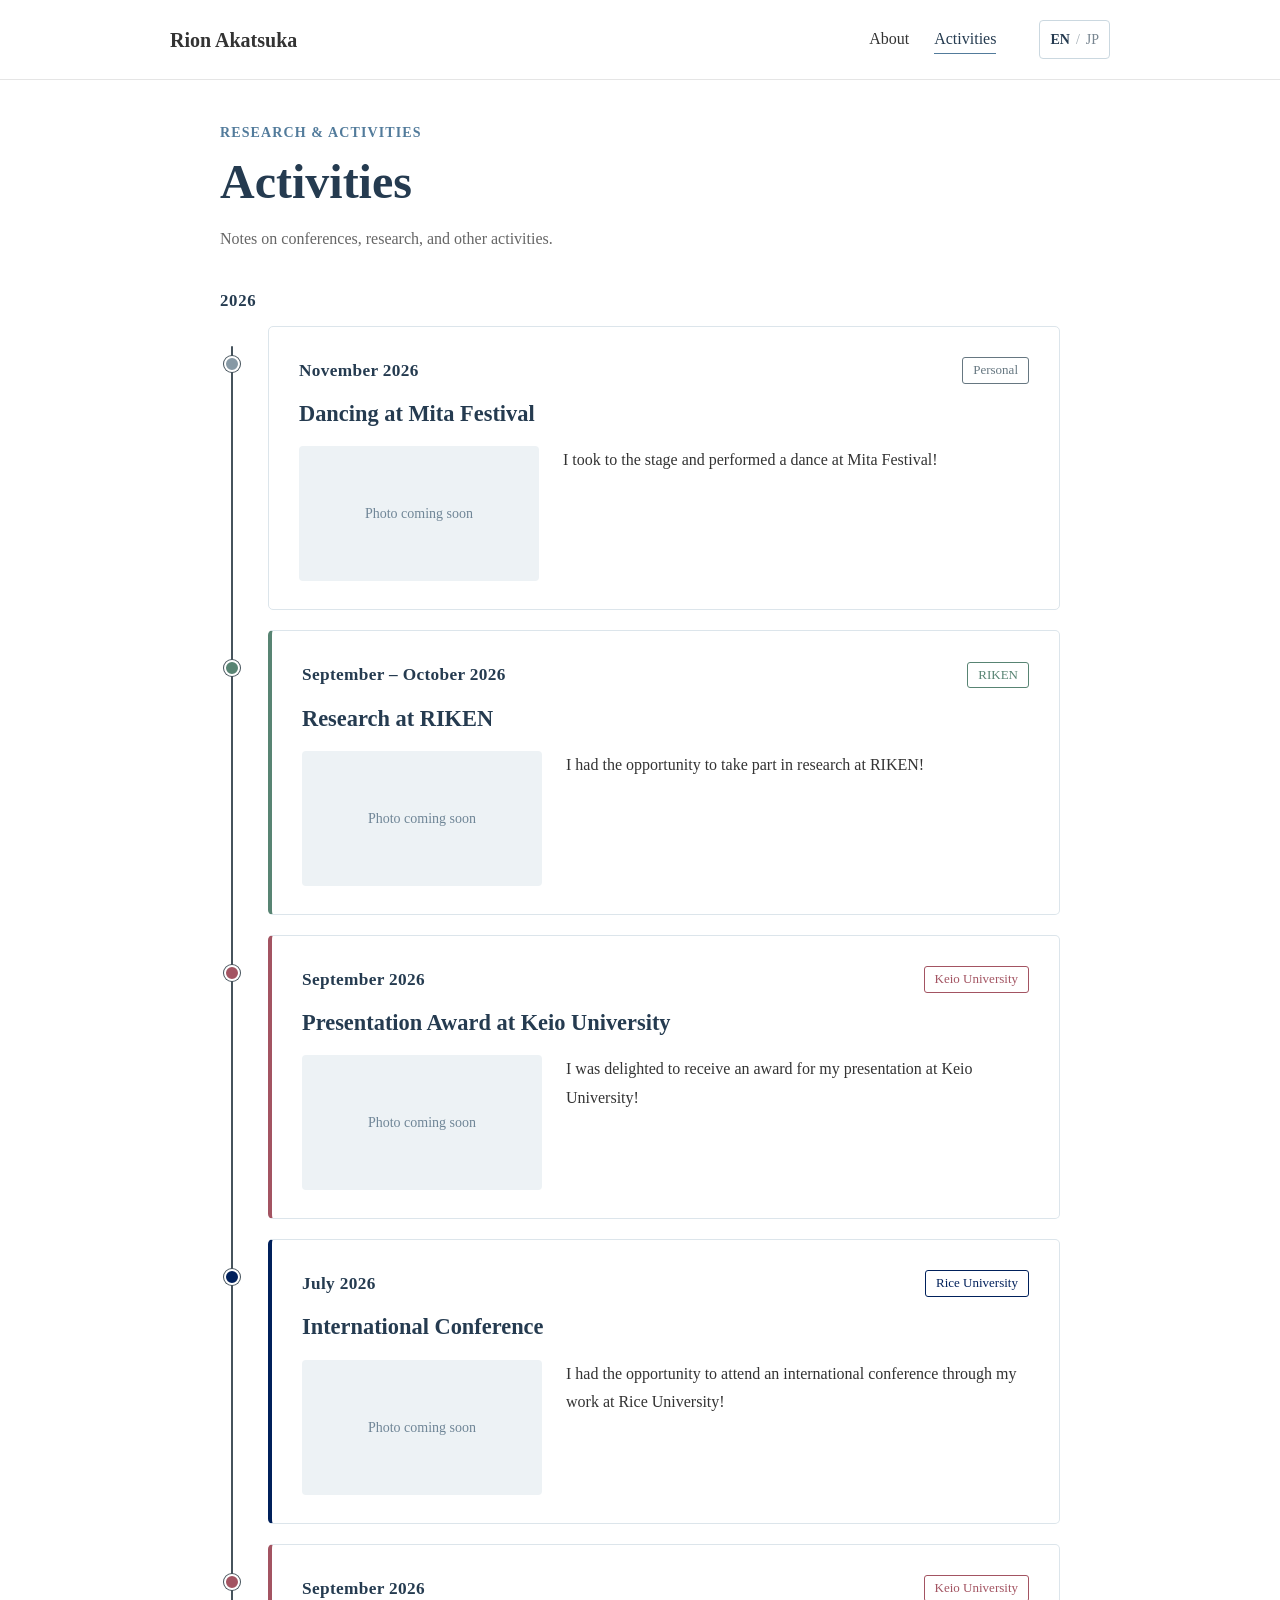
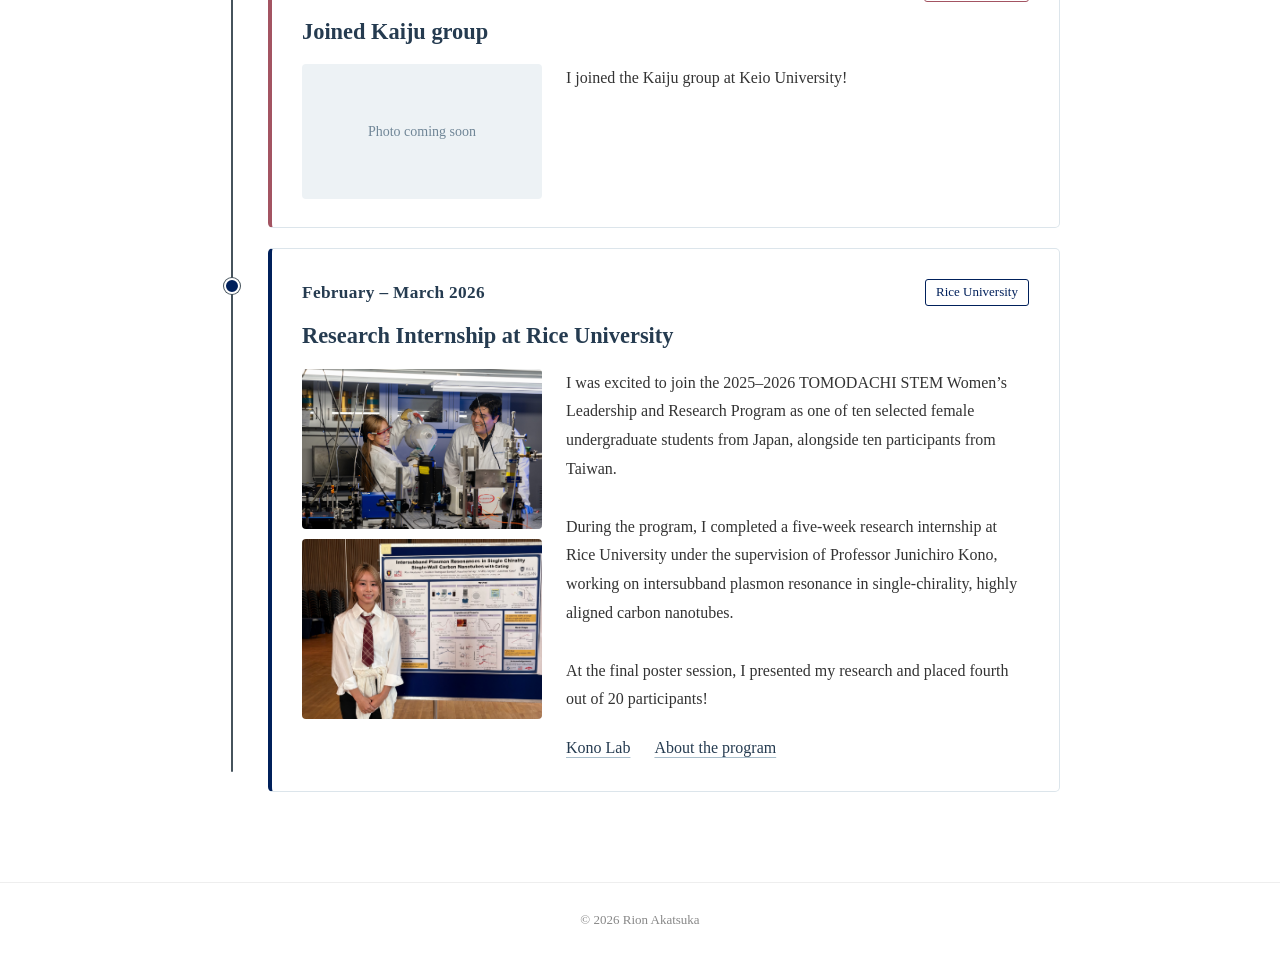
==== updates.html @ 55a71810 "initial commit" ====
<!DOCTYPE html>
<html lang="en">
<head>
    <meta charset="UTF-8">
    <meta name="viewport" content="width=device-width, initial-scale=1.0">
    <title>Activities | Rion Akatsuka</title>
    <link rel="stylesheet" href="style.css">
</head>
<body>
    <header>
        <nav>
            <a class="site-name" href="index.html">Rion Akatsuka</a>
            <div class="nav-links">
                <a href="index.html" data-en="About" data-ja="プロフィール">About</a>
                <a href="updates.html" aria-current="page" data-en="Activities" data-ja="活動記録">Activities</a>
                <div class="language-switch" aria-label="Language">
                    <button type="button" data-language="en" aria-pressed="true">EN</button><span aria-hidden="true">/</span><button type="button" data-language="ja" aria-pressed="false">JP</button>
                </div>
            </div>
        </nav>
    </header>

    <main class="updates-page">
        <section>
            <p class="eyebrow" data-en="Research &amp; activities" data-ja="研究・活動">Research &amp; activities</p>
            <h1 data-en="Activities" data-ja="活動記録">Activities</h1>
            <p class="updates-intro" data-en="Notes on conferences, research, and other activities." data-ja="学会や研究などの活動を紹介します。">Notes on conferences, research, and other activities.</p>
            <div class="timeline-year">2026</div>
            <div class="updates-list">
                <article class="update-post activity-personal">
                    <div class="activity-meta"><span class="update-date" data-en="November 2026" data-ja="2026年11月">November 2026</span><span class="activity-category" data-en="Personal" data-ja="個人活動">Personal</span></div>
                    <h2 data-en="Dancing at Mita Festival" data-ja="三田祭でのダンス">Dancing at Mita Festival</h2>
                    <div class="activity-content">
                        <div class="activity-media">
                            <!-- 写真を用意したら、それぞれのdivをimgに置き換えてください。 -->
                            <div class="activity-photo-placeholder" data-en="Photo coming soon" data-ja="写真を準備中">Photo coming soon</div>
                        </div>
                        <div class="activity-text"><p data-en="I took to the stage and performed a dance at Mita Festival!" data-ja="三田祭のステージでダンスを披露しました！">I took to the stage and performed a dance at Mita Festival!</p></div>
                    </div>
                </article>
                <article class="update-post activity-riken">
                    <div class="activity-meta"><span class="update-date" data-en="September – October 2026" data-ja="2026年9月 – 10月">September – October 2026</span><span class="activity-category" data-en="RIKEN" data-ja="理研">RIKEN</span></div>
                    <h2 data-en="Research at RIKEN" data-ja="理化学研究所での研究">Research at RIKEN</h2>
                    <div class="activity-content">
                        <div class="activity-media">
                            <!-- 写真を用意したら、それぞれのdivをimgに置き換えてください。 -->
                            <div class="activity-photo-placeholder" data-en="Photo coming soon" data-ja="写真を準備中">Photo coming soon</div>
                        </div>
                        <div class="activity-text"><p data-en="I had the opportunity to take part in research at RIKEN!" data-ja="理化学研究所で研究に参加する機会をいただきました！">I had the opportunity to take part in research at RIKEN!</p></div>
                    </div>
                </article>
                <article class="update-post activity-keio">
                    <div class="activity-meta"><span class="update-date" data-en="September 2026" data-ja="2026年9月">September 2026</span><span class="activity-category" data-en="Keio University" data-ja="慶應義塾大学">Keio University</span></div>
                    <h2 data-en="Presentation Award at Keio University" data-ja="慶應義塾大学での発表賞">Presentation Award at Keio University</h2>
                    <div class="activity-content">
                        <div class="activity-media">
                            <!-- 写真を用意したら、それぞれのdivをimgに置き換えてください。 -->
                            <div class="activity-photo-placeholder" data-en="Photo coming soon" data-ja="写真を準備中">Photo coming soon</div>
                        </div>
                        <div class="activity-text"><p data-en="I was delighted to receive an award for my presentation at Keio University!" data-ja="慶應義塾大学での発表で賞をいただきました！">I was delighted to receive an award for my presentation at Keio University!</p></div>
                    </div>
                </article>
                <article class="update-post activity-rice">
                    <div class="activity-meta"><span class="update-date" data-en="July 2026" data-ja="2026年7月">July 2026</span><span class="activity-category" data-en="Rice University" data-ja="ライス大学">Rice University</span></div>
                    <h2 data-en="International Conference" data-ja="国際会議への参加">International Conference</h2>
                    <div class="activity-content">
                        <div class="activity-media">
                            <!-- 写真を用意したら、それぞれのdivをimgに置き換えてください。 -->
                            <div class="activity-photo-placeholder" data-en="Photo coming soon" data-ja="写真を準備中">Photo coming soon</div>
                        </div>
                        <div class="activity-text"><p data-en="I had the opportunity to attend an international conference through my work at Rice University!" data-ja="ライス大学での活動を通して、国際会議に参加しました！">I had the opportunity to attend an international conference through my work at Rice University!</p></div>
                    </div>
                </article>
                <article class="update-post activity-keio">
                    <div class="activity-meta"><span class="update-date" data-en="September 2026" data-ja="2026年9月">September 2026</span><span class="activity-category" data-en="Keio University" data-ja="慶應義塾大学">Keio University</span></div>
                    <h2 data-en="Joined Kaiju group" data-ja="海住研究室に参加しました。">Joined Kaiju group</h2>
                    <div class="activity-content">
                        <div class="activity-media">
                            <!-- 写真を用意したら、それぞれのdivをimgに置き換えてください。 -->
                            <div class="activity-photo-placeholder" data-en="Photo coming soon" data-ja="写真を準備中">Photo coming soon</div>
                        </div>
                        <div class="activity-text"><p data-en="I joined the Kaiju group at Keio University!" data-ja="慶應義塾大学の海住研究室に参加しました！">I joined the Kaiju group at Keio University!</p></div>
                    </div>
                </article>
                <article class="update-post activity-rice">
                    <div class="activity-meta"><span class="update-date" data-en="February – March 2026" data-ja="2026年2月 – 3月">February – March 2026</span><span class="activity-category" data-en="Rice University" data-ja="ライス大学">Rice University</span></div>
                    <h2 data-en="Research Internship at Rice University" data-ja="ライス大学での研究インターンシップ">Research Internship at Rice University</h2>
                    <div class="activity-content">
                        <div class="activity-media">
                            <img class="activity-photo" src="images/rice1.jpg" alt="Rice University">
                            <img class="activity-photo" src="images/rice2.jpg" alt="Rice University">
                        </div>
                        <div class="activity-text">
                    <p data-en="I was excited to join the 2025–2026 TOMODACHI STEM Women’s Leadership and Research Program as one of ten selected female undergraduate students from Japan, alongside ten participants from Taiwan.&#10;&#10;During the program, I completed a five-week research internship at Rice University under the supervision of Professor Junichiro Kono, working on intersubband plasmon resonance in single-chirality, highly aligned carbon nanotubes.&#10;&#10;At the final poster session, I presented my research and placed fourth out of 20 participants!" data-ja="2025–2026年度TOMODACHI STEM Women’s Leadership and Research Programに、日本から選出された女子学部生10名の一人として参加しました。台湾からの参加者10名とともに取り組みました。&#10;&#10;プログラムでは、ライス大学の河野淳一郎教授の指導のもと、単一カイラリティの高配向カーボンナノチューブにおけるサブバンド間プラズモン共鳴について、5週間の研究インターンシップに参加しました。&#10;&#10;プログラム最後のポスターセッションでは研究成果を発表し、参加者20名中4位になりました！">I was excited to join the 2025–2026 TOMODACHI STEM Women’s Leadership and Research Program as one of ten selected female undergraduate students from Japan, alongside ten participants from Taiwan.&#10;&#10;During the program, I completed a five-week research internship at Rice University under the supervision of Professor Junichiro Kono, working on intersubband plasmon resonance in single-chirality, highly aligned carbon nanotubes.&#10;&#10;At the final poster session, I presented my research and placed fourth out of 20 participants!</p>
   <p class="activity-links"><a href="https://kono.rice.edu/research/">Kono Lab</a><a href="https://sci.rice.edu/2025-26-participants-tomodachi-dow" data-en="About the program" data-ja="プログラムについて">About the program</a></p>
                        </div>
                    </div>
                </article>
            </div>
        </section>
    </main>
    <footer>&copy; 2026 Rion Akatsuka</footer>
    <script>
        const languageButtons = document.querySelectorAll('[data-language]');
        function setLanguage(language) {
            document.documentElement.lang = language;
            document.querySelectorAll('[data-en][data-ja]').forEach(element => {
                element.textContent = element.dataset[language];
            });
            languageButtons.forEach(button => {
                button.setAttribute('aria-pressed', String(button.dataset.language === language));
            });
        }
        try { setLanguage(sessionStorage.getItem('language') === 'ja' ? 'ja' : 'en'); } catch (_) {}
        languageButtons.forEach(button => button.addEventListener('click', () => {
            setLanguage(button.dataset.language);
            try { sessionStorage.setItem('language', button.dataset.language); } catch (_) {}
        }));
    </script>
</body>
</html>
---- style.css ----
/* Global settings */
* {
    box-sizing: border-box;
}

html {
    scroll-behavior: smooth;
}

body {
    margin: 0;
    font-family: Georgia, "Times New Roman", "Hiragino Mincho ProN", "Yu Mincho", serif;
    color: #333333;
    background-color: #ffffff;
    line-height: 1.8;
}

/* Navigation */
header {
    border-bottom: 1px solid #e5e5e5;
    background-color: #ffffff;
}

nav {
    max-width: 1000px;
    margin: 0 auto;
    padding: 20px 30px;
    display: flex;
    justify-content: space-between;
    align-items: center;
}

nav a {
    color: #333333;
    text-decoration: none;
}

.site-name {
    font-size: 20px;
    font-weight: bold;
}

.nav-links {
    display: flex;
    align-items: center;
    gap: 25px;
}

a:hover {
    color: #527b9b;
}

/* Main content */
main {
    max-width: 900px;
    margin: 0 auto;
    padding: 40px 30px;
}

section {
    margin-bottom: 50px;
}

h1 {
    font-size: 36px;
    margin-bottom: 10px;
}

h2 {
    font-size: 25px;
    color: #253b50;
    border-bottom: 1px solid #dddddd;
    padding-bottom: 10px;
}

h3 {
    font-size: 18px;
    margin-bottom: 0;
}

.affiliation {
    color: #666666;
}

/* Footer */
footer {
    text-align: center;
    padding: 25px;
    border-top: 1px solid #eeeeee;
    color: #888888;
    font-size: 13px;
}

/* Mobile layout */
@media (max-width: 600px) {
    nav {
        flex-direction: column;
        gap: 15px;
    }

    .nav-links {
        flex-wrap: wrap;
        justify-content: center;
        gap: 15px;
    }

    main {
        padding: 20px;
    }
}

/* Profile */
.profile {
    display: grid;
    grid-template-columns: 220px minmax(0, 1fr);
    align-items: start;
    gap: 48px;
    padding: 28px 0 32px;
}
.profile-photo {
    width: 100%;
    aspect-ratio: 4 / 5;
    display: flex;
    flex-direction: column;
    align-items: center;
    justify-content: center;
    gap: 14px;
    color: #708697;
    background: #edf2f5;
    border: 1px solid #dce5eb;
    border-radius: 4px;
    font-size: 14px;
}
.profile-photo svg { width: 76px; fill: none; stroke: currentColor; stroke-width: 1.5; }
.profile-photo img { width: 100%; height: 100%; object-fit: cover; }
.eyebrow { margin: 0 0 8px; color: #527b9b; font-size: 14px; font-weight: 700; letter-spacing: .08em; text-transform: uppercase; }
.profile h1 { margin: 0 0 20px; color: #253b50; font-family: Georgia, 'Times New Roman', serif; font-size: clamp(2.2rem, 5vw, 3rem); line-height: 1.15; }
.name-ja { margin: 6px 0 20px; color: #697681; }
.profile .affiliation { margin: 0 0 20px; line-height: 1.65; }
.profile-intro { margin: 0 0 18px; }
.interests { display: flex; flex-wrap: wrap; gap: 8px; }
.interests span { padding: 3px 10px; border: 1px solid #dce5eb; border-radius: 3px; color: #48647a; font-size: 14px; }
.profile-links { display: flex; flex-wrap: wrap; gap: 12px 22px; margin-top: 24px; }
.profile-links a { display: inline-flex; align-items: center; gap: 7px; color: #253b50; font-size: 15px; font-weight: 600; text-decoration: none; }
.profile-links a:hover { color: #527b9b; text-decoration: underline; }
.profile-links a:focus-visible { outline: 2px solid #527b9b; outline-offset: 4px; }
.profile-links svg { width: 18px; height: 18px; fill: none; stroke: currentColor; stroke-width: 1.6; stroke-linecap: round; stroke-linejoin: round; }
@media (max-width: 600px) {
    .profile { grid-template-columns: 1fr; gap: 24px; padding: 12px 0 16px; }
    .profile-photo { width: min(180px, 55%); }
}

/* Language selection */
.language-switch { display: inline-flex; align-items: center; gap: 6px; margin-left: 18px; padding: 2px 10px; border: 1px solid #cbd8e0; border-radius: 4px; color: #a0abb3; font-size: 14px; }
.language-switch button { padding: 4px 0; border: 0; background: none; color: #778590; font: inherit; cursor: pointer; }
.language-switch button[aria-pressed="true"] { color: #253b50; font-weight: bold; }
.language-switch button:hover { color: #527b9b; }
.language-switch button:focus-visible { outline: 2px solid #527b9b; outline-offset: 3px; }
@media (max-width: 600px) {
    nav { position: relative; align-items: flex-start; padding-top: 20px; }
    .nav-links { justify-content: flex-start; padding-right: 0; }
    .language-switch { position: absolute; top: 18px; right: 30px; margin-left: 0; }
}

/* Updates */
.nav-links a[aria-current="page"] { color: #253b50; border-bottom: 1px solid #527b9b; }
.updates-page h1 { margin: 0; color: #253b50; font-size: clamp(2.2rem, 5vw, 3rem); line-height: 1.2; }
.updates-intro { margin: 14px 0 32px; color: #666; }
.updates-list { display: grid; gap: 20px; }
.updates-empty { padding: 30px 0; color: #697681; }
.update-post { padding: 28px 30px; border: 1px solid #dce5eb; border-radius: 5px; background: #fff; }
.update-post time, .update-date { color: #697681; font-size: 14px; letter-spacing: .03em; }
.update-post h2 { margin: 8px 0 12px; padding: 0; border: 0; font-size: 1.4rem; }
.update-post p { margin: 0; white-space: pre-line; }
.update-post img { display: block; max-width: 100%; max-height: 500px; margin-top: 20px; border-radius: 4px; object-fit: cover; }

/* Skills */
.skills-list { margin: 0; }
.skills-list > div { display: grid; grid-template-columns: 160px minmax(0, 1fr); gap: 20px; padding: 12px 0; border-bottom: 1px solid #edf0f2; }
.skills-list dt { color: #253b50; font-weight: bold; }
.skills-list dd { margin: 0; }
@media (max-width: 600px) {
    .skills-list > div { grid-template-columns: 1fr; gap: 2px; }
}

/* Research */
.research-item { padding: 20px 0; border-bottom: 1px solid #e5ebef; }
.research-heading { display: flex; align-items: baseline; justify-content: space-between; flex-wrap: wrap; gap: 4px 20px; }
.research-heading h3 { margin: 0; color: #253b50; font-size: 1.15rem; }
.research-period { color: #6b7d8a; font-size: 14px; }
.research-item p { margin: 5px 0 0; }
.research-activities { display: flex; align-items: center; justify-content: space-between; flex-wrap: wrap; gap: 16px 24px; margin-top: 24px; padding: 20px 24px; background: #f2f6f8; border-left: 3px solid #8aa6b9; }
.research-activities-label { color: #527b9b; font-size: 14px; font-weight: bold; letter-spacing: .04em; }
.research-activities p { margin: 3px 0 0; }
.research-activities a { color: #253b50; font-size: 15px; font-weight: bold; text-decoration: none; border-bottom: 1px solid #8aa6b9; }
.research-activities a:hover { color: #527b9b; }
.research-activities a:focus-visible { outline: 2px solid #527b9b; outline-offset: 4px; }
@media (max-width: 600px) { .research-heading { align-items: flex-start; flex-direction: column; gap: 0; } }

.research-item .research-meta { margin-top: 6px; color: #6b7d8a; font-size: 14px; }

@media (max-width: 600px) { .update-post { padding: 22px 20px; } }

/* Institution logo placeholders */
.research-item { display: grid; grid-template-columns: 80px minmax(0, 1fr); align-items: start; gap: 24px; }
.research-logo { width: 80px; height: 80px; display: flex; align-items: center; justify-content: center; color: #8294a0; font-size: 14px; }
.research-logo img { display: block; width: 100%; height: 100%; object-fit: contain; padding: 4px; }
@media (max-width: 600px) { .research-item { grid-template-columns: 60px minmax(0, 1fr); gap: 16px; } .research-logo { width: 60px; height: 60px; } }

/* Activity post details */
.update-post .activity-topic { margin: 0 0 16px; color: #527b9b; font-weight: bold; }
.update-post .activity-links { display: flex; flex-wrap: wrap; gap: 12px 24px; margin-top: 20px; }
.activity-links a { color: #253b50; text-decoration-color: #a8bdca; text-underline-offset: 4px; }
.activity-links a:hover { color: #527b9b; }

/* Landscape photos for activity posts */
.update-post .activity-photo, .activity-photo-placeholder { display: block; width: 100%; aspect-ratio: 16 / 9; max-height: none; margin-top: 24px; border-radius: 4px; }
.update-post .activity-photo { object-fit: cover; }
.activity-photo-placeholder { display: flex; align-items: center; justify-content: center; background: #edf2f5; color: #708697; font-size: 14px; }

/* Side-by-side activity photo and text */
.activity-content { display: grid; grid-template-columns: minmax(0, 240px) minmax(0, 1fr); gap: 24px; align-items: start; }
.activity-media .activity-photo, .activity-media .activity-photo-placeholder { margin-top: 0; }
@media (max-width: 600px) { .activity-content { grid-template-columns: 1fr; gap: 18px; } .activity-media { max-width: 360px; width: 100%; } }

/* Two activity photos */
.activity-media { display: grid; gap: 10px; }
@media (max-width: 600px) { .activity-media { grid-template-columns: repeat(2, minmax(0, 1fr)); max-width: none; } }

/* Preserve the original proportions of activity photos. */
.update-post .activity-photo { height: auto; aspect-ratio: auto; }

/* Activity categories */
.activity-meta { display: flex; align-items: center; justify-content: space-between; flex-wrap: wrap; gap: 8px 16px; }
.activity-category { padding: 2px 10px; border: 1px solid currentColor; border-radius: 3px; color: #657582; font-size: 13px; line-height: 1.6; }
.activity-rice { border-left: 4px solid #00205b; }
.activity-rice .activity-category { color: #00205b; }
.activity-keio { border-left: 4px solid #a35462; }
.activity-keio .activity-category { color: #a35462; }
.activity-riken { border-left: 4px solid #588473; }
.activity-riken .activity-category { color: #588473; }
.activity-personal .activity-category { color: #667781; }

/* Activity timeline */
.updates-list { position: relative; padding-left: 36px; }
.updates-list::before { content: ""; position: absolute; left: 7px; top: 32px; bottom: 32px; width: 2px; background: #d8e2e8; }
.update-post { position: relative; }
.update-post::before { content: ""; position: absolute; top: 32px; left: -36px; width: 12px; height: 12px; border: 3px solid #fff; border-radius: 50%; background: #8799a5; box-shadow: 0 0 0 1px #b8c9d3; }
.update-post.activity-rice::before { background: #00205b; }
.update-post.activity-keio::before { background: #a35462; }
.update-post.activity-riken::before { background: #588473; }
.update-post .update-date { color: #253b50; font-size: 1rem; font-weight: bold; letter-spacing: .02em; }
@media (max-width: 600px) {
    .updates-list { padding-left: 25px; }
    .updates-list::before { left: 6px; top: 26px; bottom: 26px; }
    .update-post::before { top: 26px; left: -26px; width: 12px; height: 12px; }
}

/* Align markers with the timeline across different card borders. */
.updates-list::before { left: 8px; }
.update-post::before { left: -34px; }
.update-post.activity-rice::before, .update-post.activity-keio::before, .update-post.activity-riken::before { left: -37px; }
@media (max-width: 600px) {
    .updates-list::before { left: 7px; }
    .update-post::before { left: -24px; }
    .update-post.activity-rice::before, .update-post.activity-keio::before, .update-post.activity-riken::before { left: -27px; }
}

/* Stronger timeline with a shared center for every marker. */
.updates-list { padding-left: 48px; }
.updates-list::before { left: 10px; top: 20px; bottom: 20px; width: 4px; border-radius: 2px; background: #8ca5b5; }
.update-post::before { left: -37px; top: 29px; width: 18px; height: 18px; transform: translateX(-50%); border: 3px solid #fff; box-shadow: 0 0 0 2px #8ca5b5; }
.update-post.activity-rice::before, .update-post.activity-keio::before, .update-post.activity-riken::before { left: -40px; }
.update-post .update-date { font-size: 1.08rem; color: #253b50; }
@media (max-width: 600px) {
    .updates-list { padding-left: 34px; }
    .updates-list::before { left: 7px; top: 20px; bottom: 20px; }
    .update-post::before { left: -26px; top: 24px; }
    .update-post.activity-rice::before, .update-post.activity-keio::before, .update-post.activity-riken::before { left: -29px; }
}

/* Refine the timeline line and markers. */
.updates-list::before { left: 11px; width: 2px; background: #46535c; }
.update-post::before { width: 12px; height: 12px; border: 2px solid #fff; box-shadow: 0 0 0 1px #46535c; }
@media (max-width: 600px) { .updates-list::before { left: 8px; } }

/* Year label above the activity timeline. */
.timeline-year { color: #253b50; font-size: 1.05rem; font-weight: bold; letter-spacing: .04em; margin: 0 0 10px; }
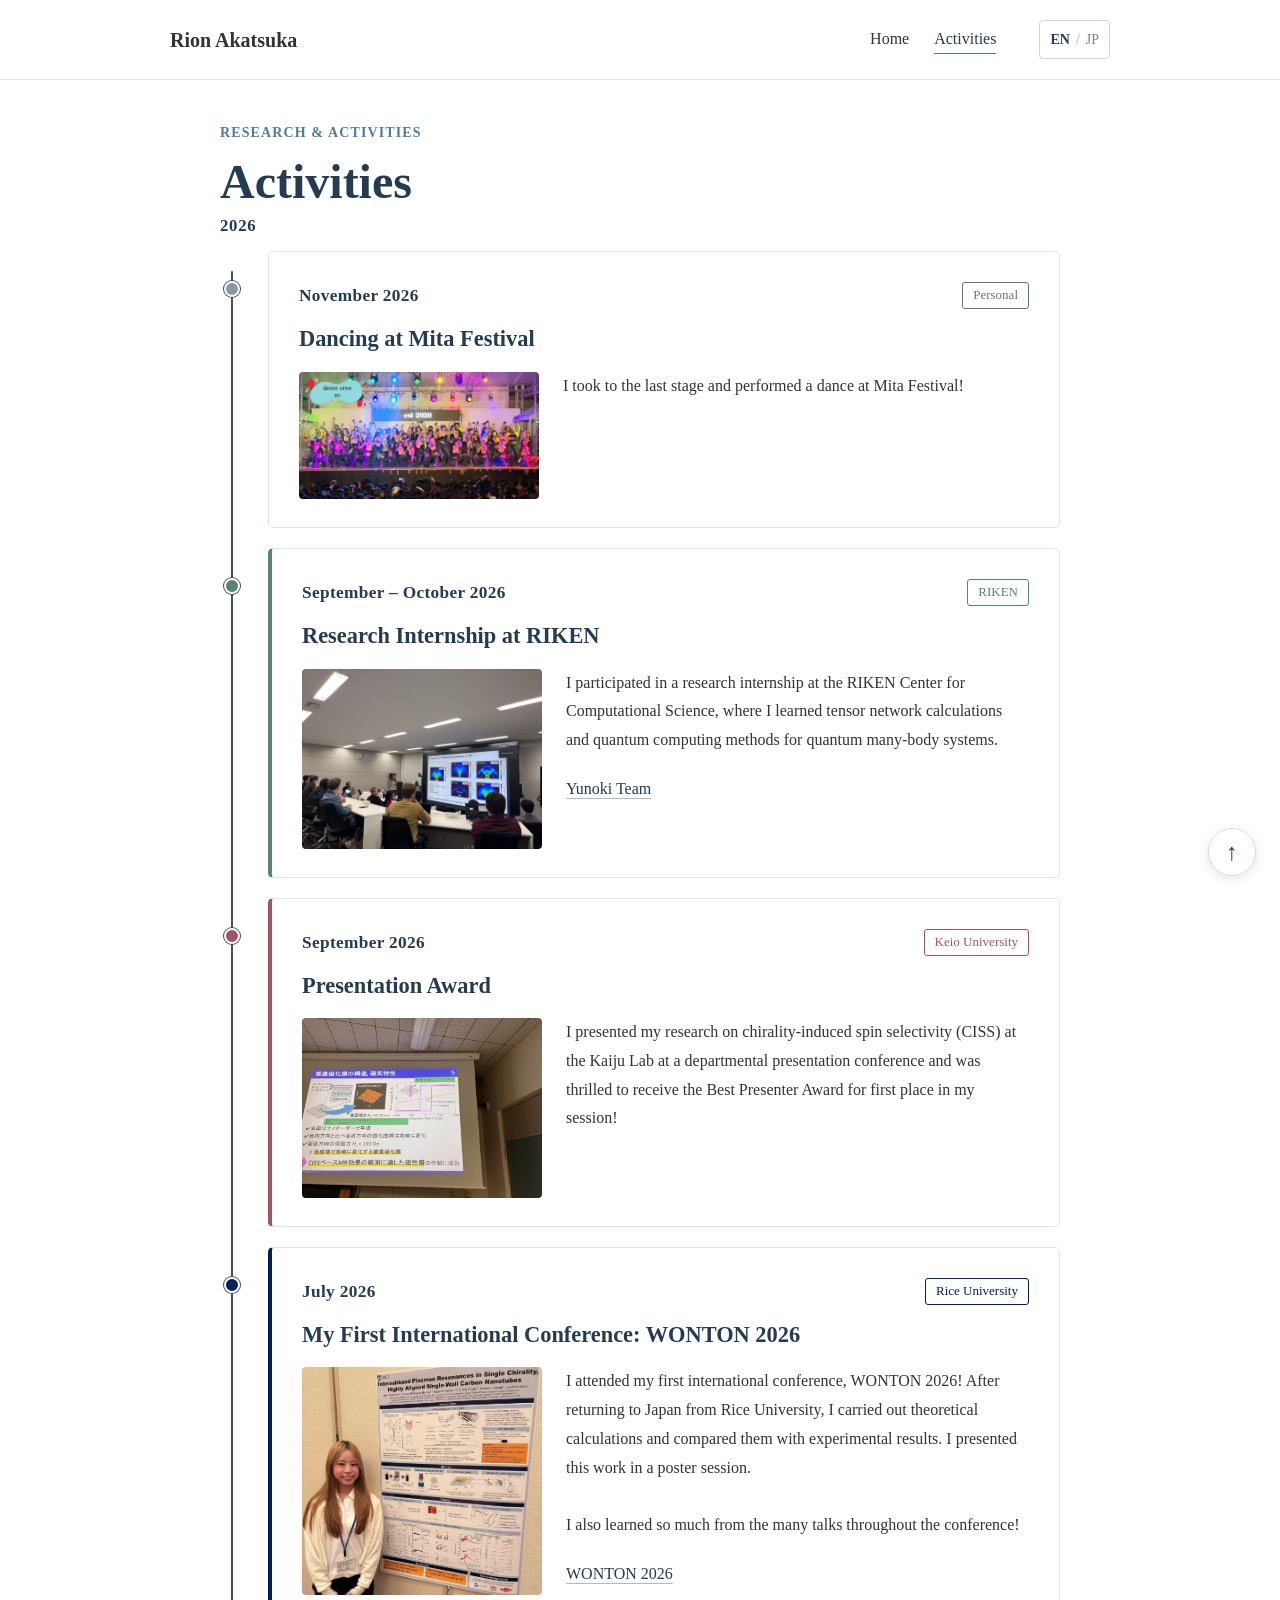
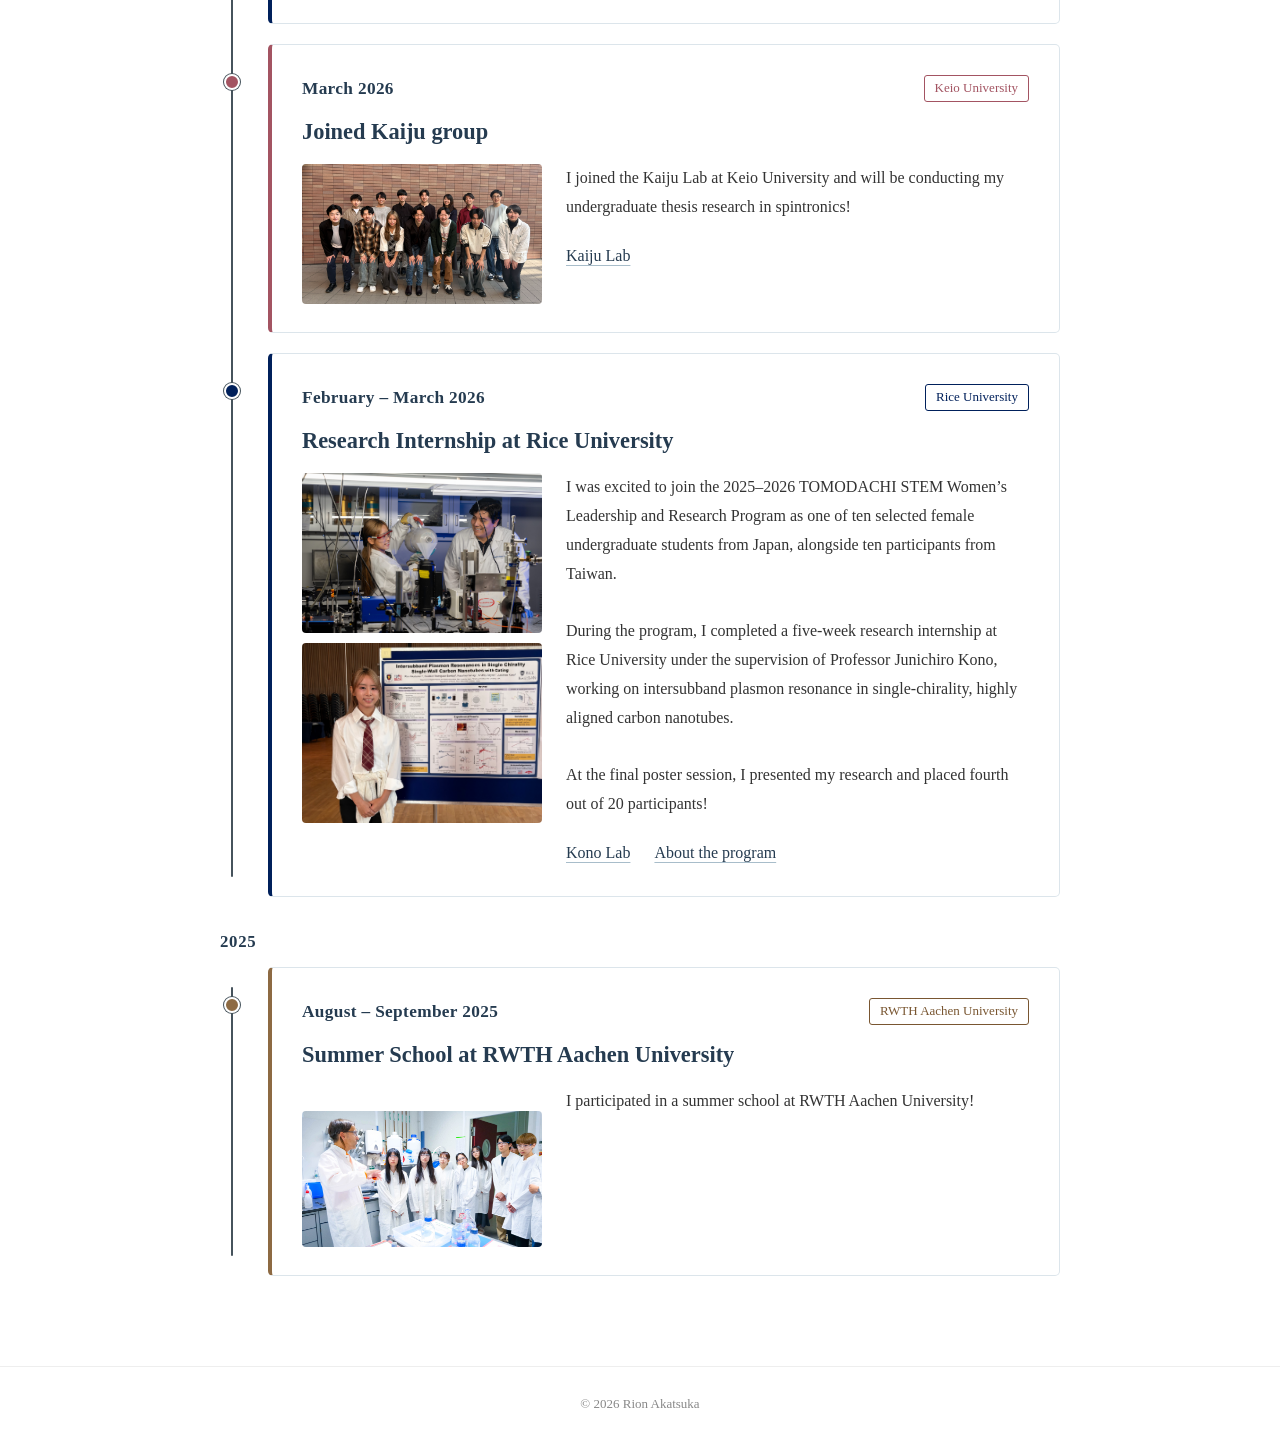
==== commit e3d98fd5: "update Nov 25" ====
--- a/updates.html
+++ b/updates.html
@@ -6,12 +6,12 @@
     <title>Activities | Rion Akatsuka</title>
     <link rel="stylesheet" href="style.css">
 </head>
-<body>
+<body id="top">
     <header>
         <nav>
             <a class="site-name" href="index.html">Rion Akatsuka</a>
             <div class="nav-links">
-                <a href="index.html" data-en="About" data-ja="プロフィール">About</a>
+                <a href="index.html" data-en="Home" data-ja="ホーム">Home</a>
                 <a href="updates.html" aria-current="page" data-en="Activities" data-ja="活動記録">Activities</a>
                 <div class="language-switch" aria-label="Language">
                     <button type="button" data-language="en" aria-pressed="true">EN</button><span aria-hidden="true">/</span><button type="button" data-language="ja" aria-pressed="false">JP</button>
@@ -24,62 +24,65 @@
         <section>
             <p class="eyebrow" data-en="Research &amp; activities" data-ja="研究・活動">Research &amp; activities</p>
             <h1 data-en="Activities" data-ja="活動記録">Activities</h1>
-            <p class="updates-intro" data-en="Notes on conferences, research, and other activities." data-ja="学会や研究などの活動を紹介します。">Notes on conferences, research, and other activities.</p>
             <div class="timeline-year">2026</div>
             <div class="updates-list">
                 <article class="update-post activity-personal">
                     <div class="activity-meta"><span class="update-date" data-en="November 2026" data-ja="2026年11月">November 2026</span><span class="activity-category" data-en="Personal" data-ja="個人活動">Personal</span></div>
-                    <h2 data-en="Dancing at Mita Festival" data-ja="三田祭でのダンス">Dancing at Mita Festival</h2>
+                    <h2 data-en="Dancing at Mita Festival" data-ja="三田祭">Dancing at Mita Festival</h2>
                     <div class="activity-content">
                         <div class="activity-media">
-                            <!-- 写真を用意したら、それぞれのdivをimgに置き換えてください。 -->
-                            <div class="activity-photo-placeholder" data-en="Photo coming soon" data-ja="写真を準備中">Photo coming soon</div>
+                            <img class="activity-photo" src="images/dance.jpg" alt="Keio University">
                         </div>
-                        <div class="activity-text"><p data-en="I took to the stage and performed a dance at Mita Festival!" data-ja="三田祭のステージでダンスを披露しました！">I took to the stage and performed a dance at Mita Festival!</p></div>
+                        <div class="activity-text"><p data-en="I took to the last stage and performed a dance at Mita Festival!" data-ja="三田祭のステージでダンスのショーケースに出ました！これをもってダンスサークルを引退しました。">I took to the stage and performed a dance at Mita Festival!</p></div>
                     </div>
                 </article>
                 <article class="update-post activity-riken">
                     <div class="activity-meta"><span class="update-date" data-en="September – October 2026" data-ja="2026年9月 – 10月">September – October 2026</span><span class="activity-category" data-en="RIKEN" data-ja="理研">RIKEN</span></div>
-                    <h2 data-en="Research at RIKEN" data-ja="理化学研究所での研究">Research at RIKEN</h2>
+                    <h2 data-en="Research Internship at RIKEN" data-ja="理化学研究所での研究">Research Internship at RIKEN</h2>
                     <div class="activity-content">
                         <div class="activity-media">
-                            <!-- 写真を用意したら、それぞれのdivをimgに置き換えてください。 -->
-                            <div class="activity-photo-placeholder" data-en="Photo coming soon" data-ja="写真を準備中">Photo coming soon</div>
+                            <img class="activity-photo" src="images/riken.JPEG" alt="Keio University">
                         </div>
-                        <div class="activity-text"><p data-en="I had the opportunity to take part in research at RIKEN!" data-ja="理化学研究所で研究に参加する機会をいただきました！">I had the opportunity to take part in research at RIKEN!</p></div>
+                        <div class="activity-text">
+                            <p data-en="I participated in a research internship at the RIKEN Center for Computational Science, where I learned tensor network calculations and quantum computing methods for quantum many-body systems." data-ja="理化学研究所計算科学センターでの研究インターンシップに参加し、量子多体系におけるテンソルネットワーク計算と量子コンピューティング手法を学びました。">I participated in a research internship at the RIKEN Center for Computational Science, where I learned tensor network calculations and quantum computing methods for quantum many-body systems!</p>
+                            <p class="activity-links"><a href="https://www.r-ccs.riken.jp/labs/cms/" data-en="Yunoki Team" data-ja="柚木チーム">Yunoki Research Team at R-CCS</a></p>
+                        </div>
                     </div>
                 </article>
                 <article class="update-post activity-keio">
                     <div class="activity-meta"><span class="update-date" data-en="September 2026" data-ja="2026年9月">September 2026</span><span class="activity-category" data-en="Keio University" data-ja="慶應義塾大学">Keio University</span></div>
-                    <h2 data-en="Presentation Award at Keio University" data-ja="慶應義塾大学での発表賞">Presentation Award at Keio University</h2>
+                    <h2 data-en="Presentation Award" data-ja="優秀発表賞を受賞">Presentation Award</h2>
                     <div class="activity-content">
                         <div class="activity-media">
-                            <!-- 写真を用意したら、それぞれのdivをimgに置き換えてください。 -->
-                            <div class="activity-photo-placeholder" data-en="Photo coming soon" data-ja="写真を準備中">Photo coming soon</div>
+                            <img class="activity-photo" src="images/keio2.jpg" alt="Keio University">
                         </div>
-                        <div class="activity-text"><p data-en="I was delighted to receive an award for my presentation at Keio University!" data-ja="慶應義塾大学での発表で賞をいただきました！">I was delighted to receive an award for my presentation at Keio University!</p></div>
+                        <div class="activity-text"><p data-en="I presented my research on chirality-induced spin selectivity (CISS) at the Kaiju Lab at a departmental presentation conference and was thrilled to receive the Best Presenter Award for first place in my session!" data-ja="海住研究室で行っているキラリティ誘起スピン選択性（CISS）の研究について学科の発表会で発表しました。会場の発表者15人の中で1位となり、Best Presenter Awardを受賞しました！">I presented my research on chirality-induced spin selectivity (CISS) at the Kaiju Lab at a departmental presentation conference and was thrilled to receive the Best Presenter Award for first place in my session!</p></div>
                     </div>
                 </article>
                 <article class="update-post activity-rice">
                     <div class="activity-meta"><span class="update-date" data-en="July 2026" data-ja="2026年7月">July 2026</span><span class="activity-category" data-en="Rice University" data-ja="ライス大学">Rice University</span></div>
-                    <h2 data-en="International Conference" data-ja="国際会議への参加">International Conference</h2>
+                    <h2 data-en="My First International Conference: WONTON 2026" data-ja="初めての国際会議：WONTON 2026">My First International Conference: WONTON 2026</h2>
                     <div class="activity-content">
                         <div class="activity-media">
-                            <!-- 写真を用意したら、それぞれのdivをimgに置き換えてください。 -->
-                            <div class="activity-photo-placeholder" data-en="Photo coming soon" data-ja="写真を準備中">Photo coming soon</div>
+                            <img class="activity-photo" src="images/rice3.jpg" alt="Rice University">
                         </div>
-                        <div class="activity-text"><p data-en="I had the opportunity to attend an international conference through my work at Rice University!" data-ja="ライス大学での活動を通して、国際会議に参加しました！">I had the opportunity to attend an international conference through my work at Rice University!</p></div>
+                        <div class="activity-text">
+                            <p data-en="I attended my first international conference, WONTON 2026! After returning to Japan from Rice University, I carried out theoretical calculations and compared them with experimental results. I presented this work in a poster session.&#10;&#10;I also learned so much from the many talks throughout the conference!" data-ja="初めての国際会議、WONTON 2026に参加しました！ライス大学から帰国後、理論計算を行い、実験結果との比較に取り組みました。この内容をポスターセッションで発表しました。&#10;&#10;さまざまな講演を聞くことができ、とても勉強になりました！">I attended my first international conference, WONTON 2026! After returning to Japan from Rice University, I carried out theoretical calculations and compared them with experimental results. I presented this work in a poster session.&#10;&#10;I also learned so much from the many talks throughout the conference!</p>
+                            <p class="activity-links"><a href="https://qmse.fpark.tmu.ac.jp/pire/wonton2026">WONTON 2026</a></p>
+                        </div>
                     </div>
                 </article>
                 <article class="update-post activity-keio">
-                    <div class="activity-meta"><span class="update-date" data-en="September 2026" data-ja="2026年9月">September 2026</span><span class="activity-category" data-en="Keio University" data-ja="慶應義塾大学">Keio University</span></div>
+                    <div class="activity-meta"><span class="update-date" data-en="March 2026" data-ja="2026年3月">March 2026</span><span class="activity-category" data-en="Keio University" data-ja="慶應義塾大学">Keio University</span></div>
                     <h2 data-en="Joined Kaiju group" data-ja="海住研究室に参加しました。">Joined Kaiju group</h2>
                     <div class="activity-content">
                         <div class="activity-media">
-                            <!-- 写真を用意したら、それぞれのdivをimgに置き換えてください。 -->
-                            <div class="activity-photo-placeholder" data-en="Photo coming soon" data-ja="写真を準備中">Photo coming soon</div>
+                            <img class="activity-photo" src="images/keio1.png" alt="Keio University">
                         </div>
-                        <div class="activity-text"><p data-en="I joined the Kaiju group at Keio University!" data-ja="慶應義塾大学の海住研究室に参加しました！">I joined the Kaiju group at Keio University!</p></div>
+                        <div class="activity-text">
+                            <p data-en="I joined the Kaiju Lab at Keio University and will be conducting my undergraduate thesis research in spintronics!" data-ja="慶應義塾大学の海住研究室に所属しました。これからスピントロニクスに関する卒業研究に取り組みます！">I joined the Kaiju Lab at Keio University and will be conducting my undergraduate thesis research in spintronics!</p>
+                            <p class="activity-links"><a href="https://www.kaiju.appi.keio.ac.jp/english/index.html">Kaiju Lab</a></p>
+                        </div>
                     </div>
                 </article>
                 <article class="update-post activity-rice">
@@ -97,9 +100,21 @@
                     </div>
                 </article>
             </div>
+            <div class="timeline-year timeline-year-next">2025</div>
+            <div class="updates-list">
+                <article class="update-post activity-aachen">
+                    <div class="activity-meta"><span class="update-date" data-en="August – September 2025" data-ja="2025年8月 – 9月">August – September 2025</span><span class="activity-category" data-en="RWTH Aachen University" data-ja="アーヘン工科大学">RWTH Aachen University</span></div>
+                    <h2 data-en="Summer School at RWTH Aachen University" data-ja="アーヘン工科大学のサマースクール">Summer School at RWTH Aachen University</h2>
+                    <div class="activity-content">
+                        <img class="activity-photo" src="images/aachen.jpg" alt="RWTH Aachen University">
+                        <div class="activity-text"><p data-en="I participated in a summer school at RWTH Aachen University!" data-ja="アーヘン工科大学のサマースクールに参加しました！">I participated in a summer school at RWTH Aachen University!</p></div>
+                    </div>
+                </article>
+            </div>
         </section>
     </main>
     <footer>&copy; 2026 Rion Akatsuka</footer>
+    <a class="back-to-top" href="#top"><span aria-hidden="true">↑</span><span class="visually-hidden" data-en="Back to top" data-ja="ページの先頭に戻る">Back to top</span></a>
     <script>
         const languageButtons = document.querySelectorAll('[data-language]');
         function setLanguage(language) {
--- a/style.css
+++ b/style.css
@@ -287,3 +287,20 @@
 
 /* Year label above the activity timeline. */
 .timeline-year { color: #253b50; font-size: 1.05rem; font-weight: bold; letter-spacing: .04em; margin: 0 0 10px; }
+
+/* RWTH Aachen summer school */
+.activity-aachen { border-left: 4px solid #8d6a43; }
+.activity-aachen .activity-category { color: #795631; }
+.update-post.activity-aachen::before { left: -40px; background: #8d6a43; }
+.timeline-year-pending { position: relative; margin: 10px 0 0; }
+@media (max-width: 600px) { .update-post.activity-aachen::before { left: -29px; } }
+
+.timeline-year-next { margin-top: 30px; }
+
+/* Back to top */
+.back-to-top { position: fixed; right: 24px; bottom: 24px; z-index: 10; display: flex; align-items: center; justify-content: center; width: 48px; height: 48px; border: 1px solid #d2dfe7; border-radius: 50%; background: #fff; box-shadow: 0 3px 12px rgba(37, 59, 80, .12); color: #253b50; font-size: 24px; line-height: 1; text-decoration: none; }
+.back-to-top:hover { background: #edf3f6; color: #527b9b; }
+.back-to-top:focus-visible { outline: 2px solid #527b9b; outline-offset: 3px; }
+.visually-hidden { position: absolute; width: 1px; height: 1px; padding: 0; margin: -1px; overflow: hidden; clip: rect(0, 0, 0, 0); white-space: nowrap; border: 0; }
+@media (max-width: 600px) { .back-to-top { right: 16px; bottom: 16px; } }
+@media (prefers-reduced-motion: reduce) { html { scroll-behavior: auto; } }
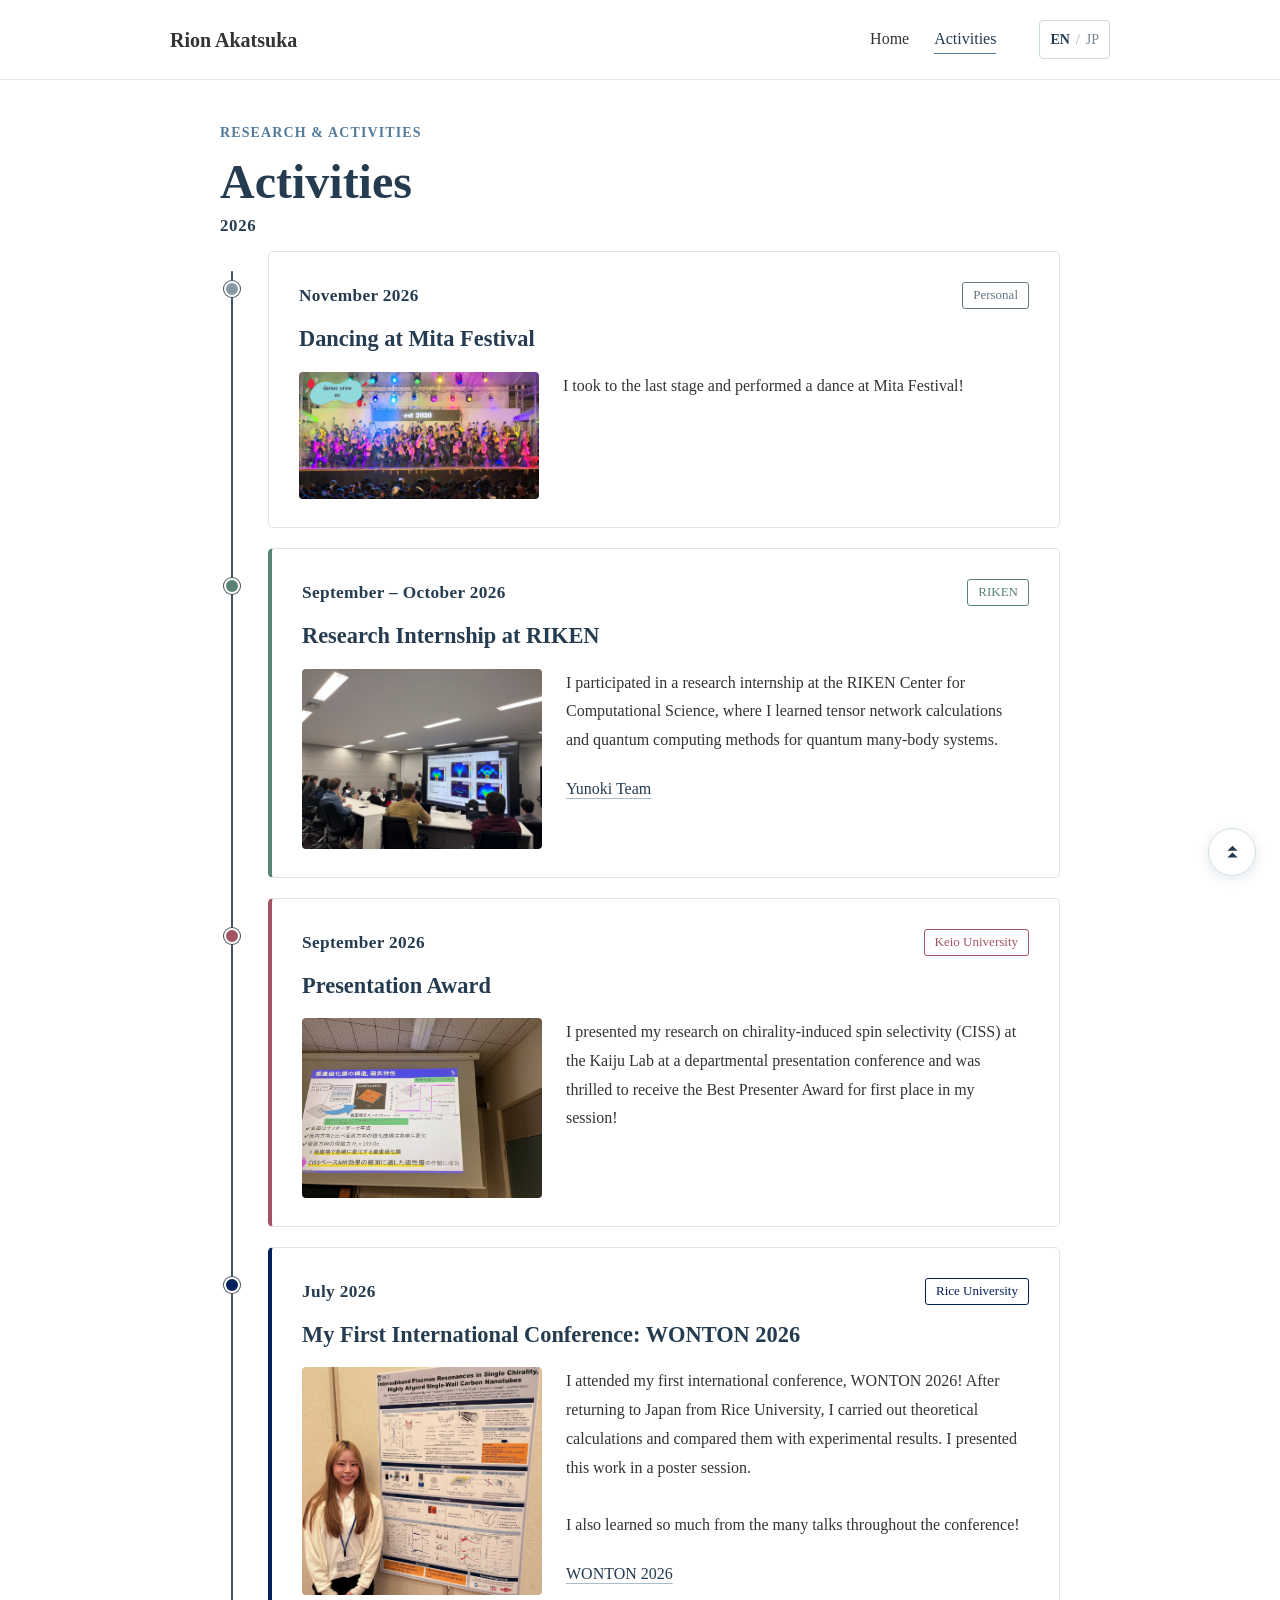
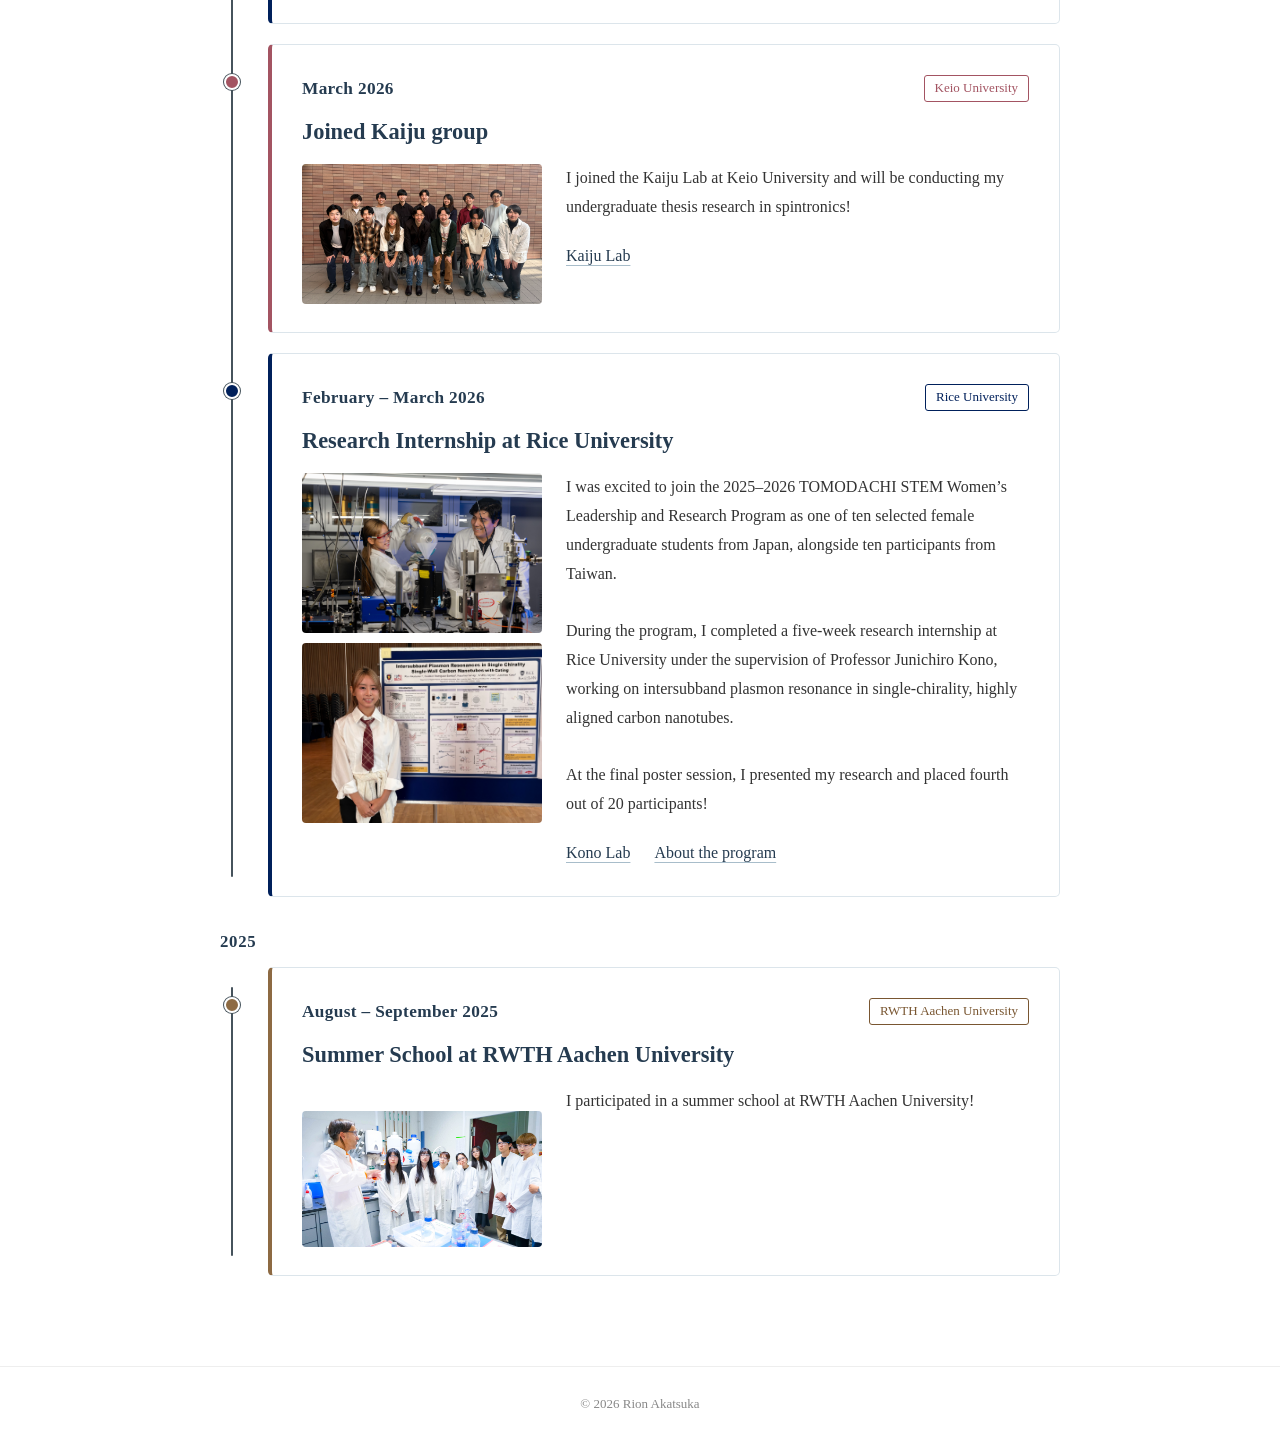
==== commit 375e902a: "change cv" ====
--- a/updates.html
+++ b/updates.html
@@ -114,7 +114,7 @@
         </section>
     </main>
     <footer>&copy; 2026 Rion Akatsuka</footer>
-    <a class="back-to-top" href="#top"><span aria-hidden="true">↑</span><span class="visually-hidden" data-en="Back to top" data-ja="ページの先頭に戻る">Back to top</span></a>
+    <a class="back-to-top" href="#top"><svg class="back-to-top-icon" viewBox="0 0 20 20" aria-hidden="true" focusable="false"><path d="M10 2 4 8h12zM10 10 4 16h12z"/></svg><span class="visually-hidden" data-en="Back to top" data-ja="ページの先頭に戻る">Back to top</span></a>
     <script>
         const languageButtons = document.querySelectorAll('[data-language]');
         function setLanguage(language) {
--- a/style.css
+++ b/style.css
@@ -304,3 +304,5 @@
 .visually-hidden { position: absolute; width: 1px; height: 1px; padding: 0; margin: -1px; overflow: hidden; clip: rect(0, 0, 0, 0); white-space: nowrap; border: 0; }
 @media (max-width: 600px) { .back-to-top { right: 16px; bottom: 16px; } }
 @media (prefers-reduced-motion: reduce) { html { scroll-behavior: auto; } }
+
+.back-to-top-icon { width: 17px; height: 17px; fill: currentColor; }
